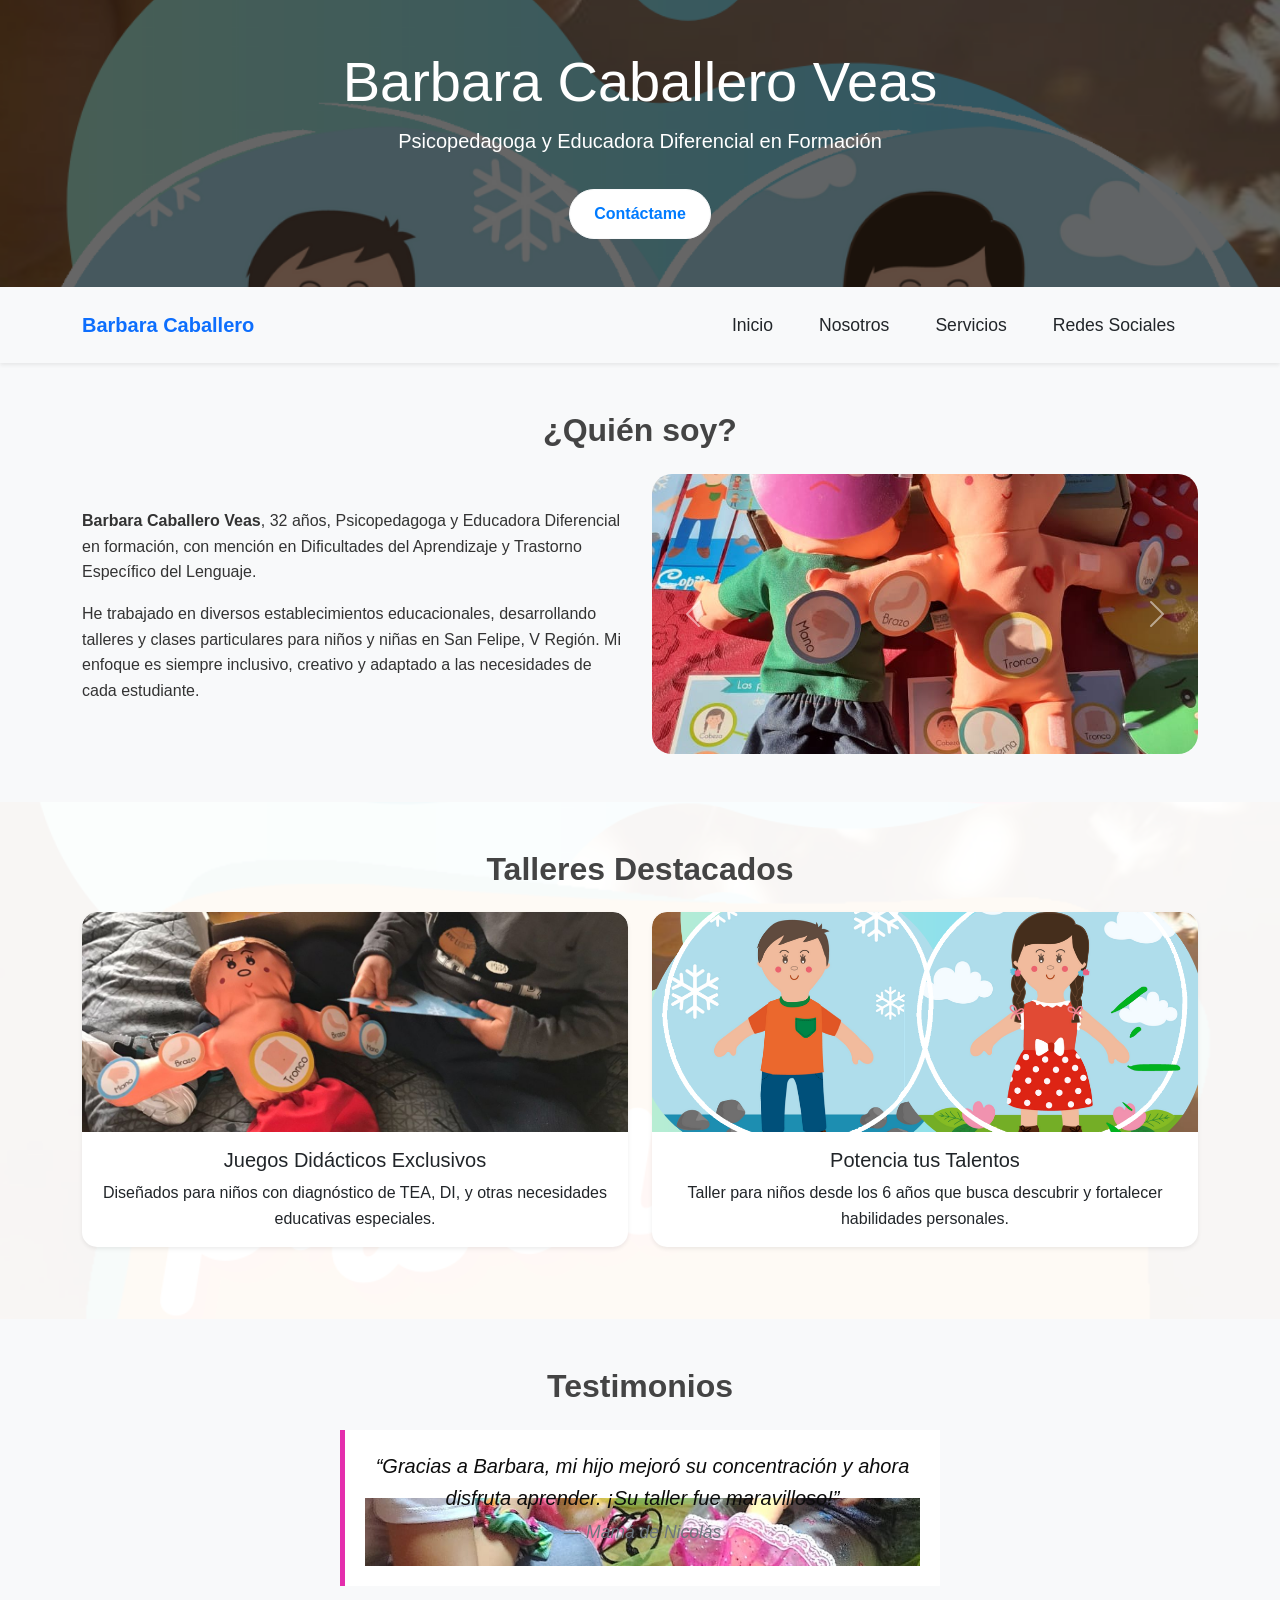
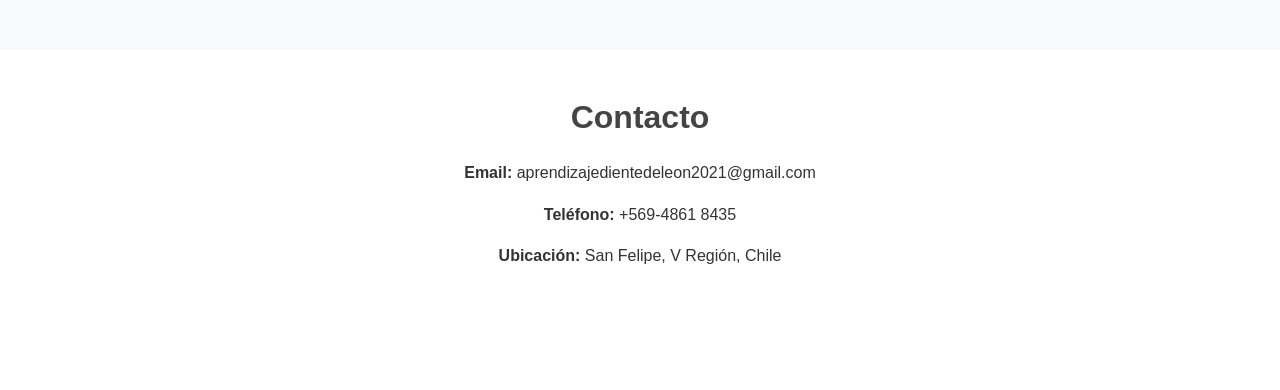
==== index.html @ fc1130e6 "Add files via upload Psicopedagoga y Educadora Diferencial en formación, con mención en Dificultades" ====
<!DOCTYPE html>
<html lang="es">

<head>
    <meta charset="UTF-8" />
    <meta name="viewport" content="width=device-width, initial-scale=1.0" />
    <title>Barbara Caballero Veas</title>
    <link rel="icon" type="image/x-icon" href="assets/img/logo.jpeg">
    <link href="https://cdn.jsdelivr.net/npm/bootstrap@5.3.3/dist/css/bootstrap.min.css" rel="stylesheet" />
    <link rel="stylesheet" href="assets/css/style.css" />
</head>

<body>

    <!-- ENCABEZADO -->
    <header class="header text-white text-center py-5">
        <div class="container">
            <h1 class="display-4">Barbara Caballero Veas</h1>
            <p class="lead">Psicopedagoga y Educadora Diferencial en Formación</p>
            <a href="#contacto" class="btn btn-light mt-3">Contáctame</a>
        </div>
    </header>

    <nav id="menu" class="navbar navbar-expand-lg navbar-light bg-light py-3 shadow-sm">
        <div class="container">
            <a class="navbar-brand fw-bold text-primary" href="index.html">Barbara Caballero</a>
            <button class="navbar-toggler" type="button" data-bs-toggle="collapse" data-bs-target="#navbarNav" aria-controls="navbarNav" aria-expanded="false" aria-label="Toggle navigation">
                        <span class="navbar-toggler-icon"></span>
                    </button>

            <div class="collapse navbar-collapse justify-content-end" id="navbarNav">
                <ul class="navbar-nav">

                    <li class="nav-item">
                        <a class="nav-link text-dark" href="index.html">Inicio</a>
                    </li>
                    <li class="nav-item">

                        <a class="nav-link text-dark" href="nosotros.html">Nosotros</a>
                    </li>

                    <li class="nav-item">
                        <a class="nav-link text-dark" href="servicios.html">Servicios</a>
                    </li>

                    <li class="nav-item">
                        <a class="nav-link text-dark" href="contacto.html">Redes Sociales</a>
                    </li>


                </ul>
            </div>
        </div>
    </nav>

    <!-- QUIÉN SOY -->
    <section class="py-5 bg-light" id="quien-soy">
        <div class="container">
            <h2 class="text-center mb-4">¿Quién soy?</h2>
            <div class="row align-items-center">
                <div class="col-md-6">
                    <p>
                        <strong>Barbara Caballero Veas</strong>, 32 años, Psicopedagoga y Educadora Diferencial en formación, con mención en Dificultades del Aprendizaje y Trastorno Específico del Lenguaje.
                    </p>
                    <p>
                        He trabajado en diversos establecimientos educacionales, desarrollando talleres y clases particulares para niños y niñas en San Felipe, V Región. Mi enfoque es siempre inclusivo, creativo y adaptado a las necesidades de cada estudiante.
                    </p>
                </div>

                <div class="col-md-6">
                    <!-- Carrusel -->
                    <div id="carouselFotos" class="carousel slide" data-bs-ride="carousel">
                        <div class="carousel-inner">
                            <div class="carousel-item active">
                                <img src="assets/img/copito.jpeg" class="d-block w-100" alt="Imagen 1">
                            </div>

                            <div class="carousel-item">
                                <img src="assets/img/foto1.jpg" class="d-block w-100" alt="Imagen 2">
                            </div>

                            <div class="carousel-item">
                                <img src="assets/img/foto2.jpg" class="d-block w-100" alt="Imagen 3">
                            </div>

                            <div class="carousel-item">
                                <img src="assets/img/foto3.jpg" class="d-block w-100" alt="Imagen 4">
                            </div>

                            <div class="carousel-item">
                                <img src="assets/img/foto4.jpg" class="d-block w-100" alt="Imagen 5">
                            </div>

                            <div class="carousel-item">
                                <img src="assets/img/primavera.jpeg" class="d-block w-100" alt="Imagen 6">
                            </div>
                            <div class="
                                    carousel-item">
                                <img src="assets/img/nina.jpeg" class="d-block w-100" alt="Imagen 7">
                            </div>

                        </div>
                        <button class="carousel-control-prev" type="button" data-bs-target="#carouselFotos" data-bs-slide="prev">
                                    <span class="carousel-control-prev-icon" aria-hidden="true"></span>
                                    <span class="visually-hidden">Anterior</span>
                                </button>

                        <button class="carousel-control-next" type="button" data-bs-target="#carouselFotos" data-bs-slide="next">
                                    <span class="carousel-control-next-icon" aria-hidden="true"></span>
                                    <span class="visually-hidden">Siguiente</span>
                                </button>
                    </div>
                </div>
            </div>
        </div>
    </section>

    <!-- TALLERES -->
    <section class="py-5" id="talleres">
        <div class="container">
            <h2 class="text-center mb-4">Talleres Destacados</h2>
            <div class="row">
                <div class="col-md-6 mb-4">
                    <div class="card h-100 shadow-sm">
                        <img src="assets/img/juego niño.jpeg" class="card-img-top" alt="Juegos Didácticos">
                        <div class="card-body">
                            <h5 class="card-title">Juegos Didácticos Exclusivos</h5>
                            <p class="card-text">
                                Diseñados para niños con diagnóstico de TEA, DI, y otras necesidades educativas especiales.
                            </p>
                        </div>
                    </div>
                </div>
                <div class="col-md-6 mb-4">
                    <div class="card h-100 shadow-sm">
                        <img src="assets/img/productos.png" class="card-img-top" alt="Talentos">
                        <div class="card-body">
                            <h5 class="card-title">Potencia tus Talentos</h5>
                            <p class="card-text">
                                Taller para niños desde los 6 años que busca descubrir y fortalecer habilidades personales.
                            </p>
                        </div>
                    </div>
                </div>
            </div>
        </div>
    </section>

    <!-- TESTIMONIOS -->
    <section class="bg-light py-5">
        <div class="container">
            <h2 class="text-center mb-4">Testimonios</h2>
            <blockquote class="blockquote text-center">
                <p class="mb-0">“Gracias a Barbara, mi hijo mejoró su concentración y ahora disfruta aprender. ¡Su taller fue maravilloso!”</p>
                <footer class="blockquote-footer">Mamá de Nicolás</footer>
            </blockquote>
        </div>
    </section>

    <!-- CONTACTO -->
    <section class="py-5" id="contacto">
        <div class="container">
            <h2 class="text-center mb-4">Contacto</h2>
            <div class="text-center">
                <p><strong>Email:</strong> aprendizajedientedeleon2021@gmail.com</p>
                <p><strong>Teléfono:</strong> +569-4861 8435</p>
                <p><strong>Ubicación:</strong> San Felipe, V Región, Chile</p>
            </div>
        </div>
    </section>

    <!-- FOOTER -->
    <footer class="footer text-white text-center py-3" style="background-image: url('assent/img/OIP.jpeg'); background-size: cover; background-position: center;">
        <div class="container">
            <p class="mb-0">&copy; 2025 Barbara Caballero Veas | Todos los derechos reservados</p>
        </div>
    </footer>

    <!-- Bootstrap JS -->
    <script src="https://cdn.jsdelivr.net/npm/bootstrap@5.3.3/dist/js/bootstrap.bundle.min.js"></script>
</body>

</html>
---- assets/css/style.css ----
/* ========== ESTILOS GENERALES ========== */

body {
    margin: 0;
    font-family: 'Segoe UI', Tahoma, Geneva, Verdana, sans-serif;
    line-height: 1.6;
    color: #333;
    background: url('../img/foto5.png') no-repeat center center fixed;
    background-size: cover;
}


/* ========== ENCABEZADO ========== */

header {
    background: rgba(0, 0, 0, 0.6);
    /* un poco más oscuro para contraste */
    color: #fff;
    text-align: center;
    padding: 60px 20px;
}

header h1 {
    font-size: 2.8em;
    margin-bottom: 10px;
}

header p {
    font-size: 1.25em;
}


/* ========== BOTONES ========== */

.btn-light,
.btn-contacto {
    background-color: #ffffff;
    color: #007bff;
    padding: 12px 24px;
    border-radius: 30px;
    font-weight: bold;
    text-decoration: none;
    transition: all 0.3s ease;
}

.btn-light:hover,
.btn-contacto:hover {
    background-color: #e2e6ea;
    color: #0056b3;
}


/* ========== SECCIONES GENERALES ========== */

section {
    padding: 60px 20px;
    background-color: rgba(255, 255, 255, 0.95);
    text-align: center;
}


/* ========== TÍTULOS ========== */

h2 {
    font-size: 2em;
    font-weight: bold;
    margin-bottom: 40px;
    color: #444;
}


/* ========== QUIÉN SOY ========== */

#quien-soy p {
    text-align: left;
}

.carousel-item img {
    height: 280px;
    object-fit: cover;
    border-radius: 20px;
}


/* ========== TARJETAS (TALLERES) ========== */

.card {
    background-color: #fff;
    border: none;
    border-radius: 15px;
    box-shadow: 0 4px 10px rgba(0, 0, 0, 0.1);
    overflow: hidden;
    transition: transform 0.3s ease;
}

.card:hover {
    transform: translateY(-5px);
}

.card-img-top {
    height: 220px;
    object-fit: cover;
    border-radius: 15px 15px 0 0;
}


/* ========== TESTIMONIOS ========== */

blockquote {
    font-style: italic;
    background-color: #ffffff;
    padding: 20px;
    border-left: 5px solid #e42ead;
    max-width: 600px;
    margin: 0 auto;
    color: #0c0c0c;
}

blockquote footer {
    margin-top: 10px;
    font-size: 0.9em;
    color: #888;
}


/* ========== FOOTER ========== */

footer {
    background: url('../img/primavera.jpeg') no-repeat center center;
    background-size: cover;
    color: #fff;
    text-align: center;
    padding: 20px;
}


/* ========== MENÚ ========== */

#menu {
    background-color: rgba(255, 255, 255, 0.8);
    padding: 10px 0;
    box-shadow: 0 2px 6px rgba(0, 0, 0, 0.1);
}

#menu ul {
    list-style: none;
    margin: 0;
    padding: 0;
    text-align: center;
}

#menu ul li {
    display: inline-block;
    margin: 0 15px;
}

#menu ul li a {
    text-decoration: none;
    color: #333;
    font-weight: 500;
    font-size: 1.1em;
    transition: color 0.3s ease;
}

#menu ul li a:hover {
    color: #d40707;
}
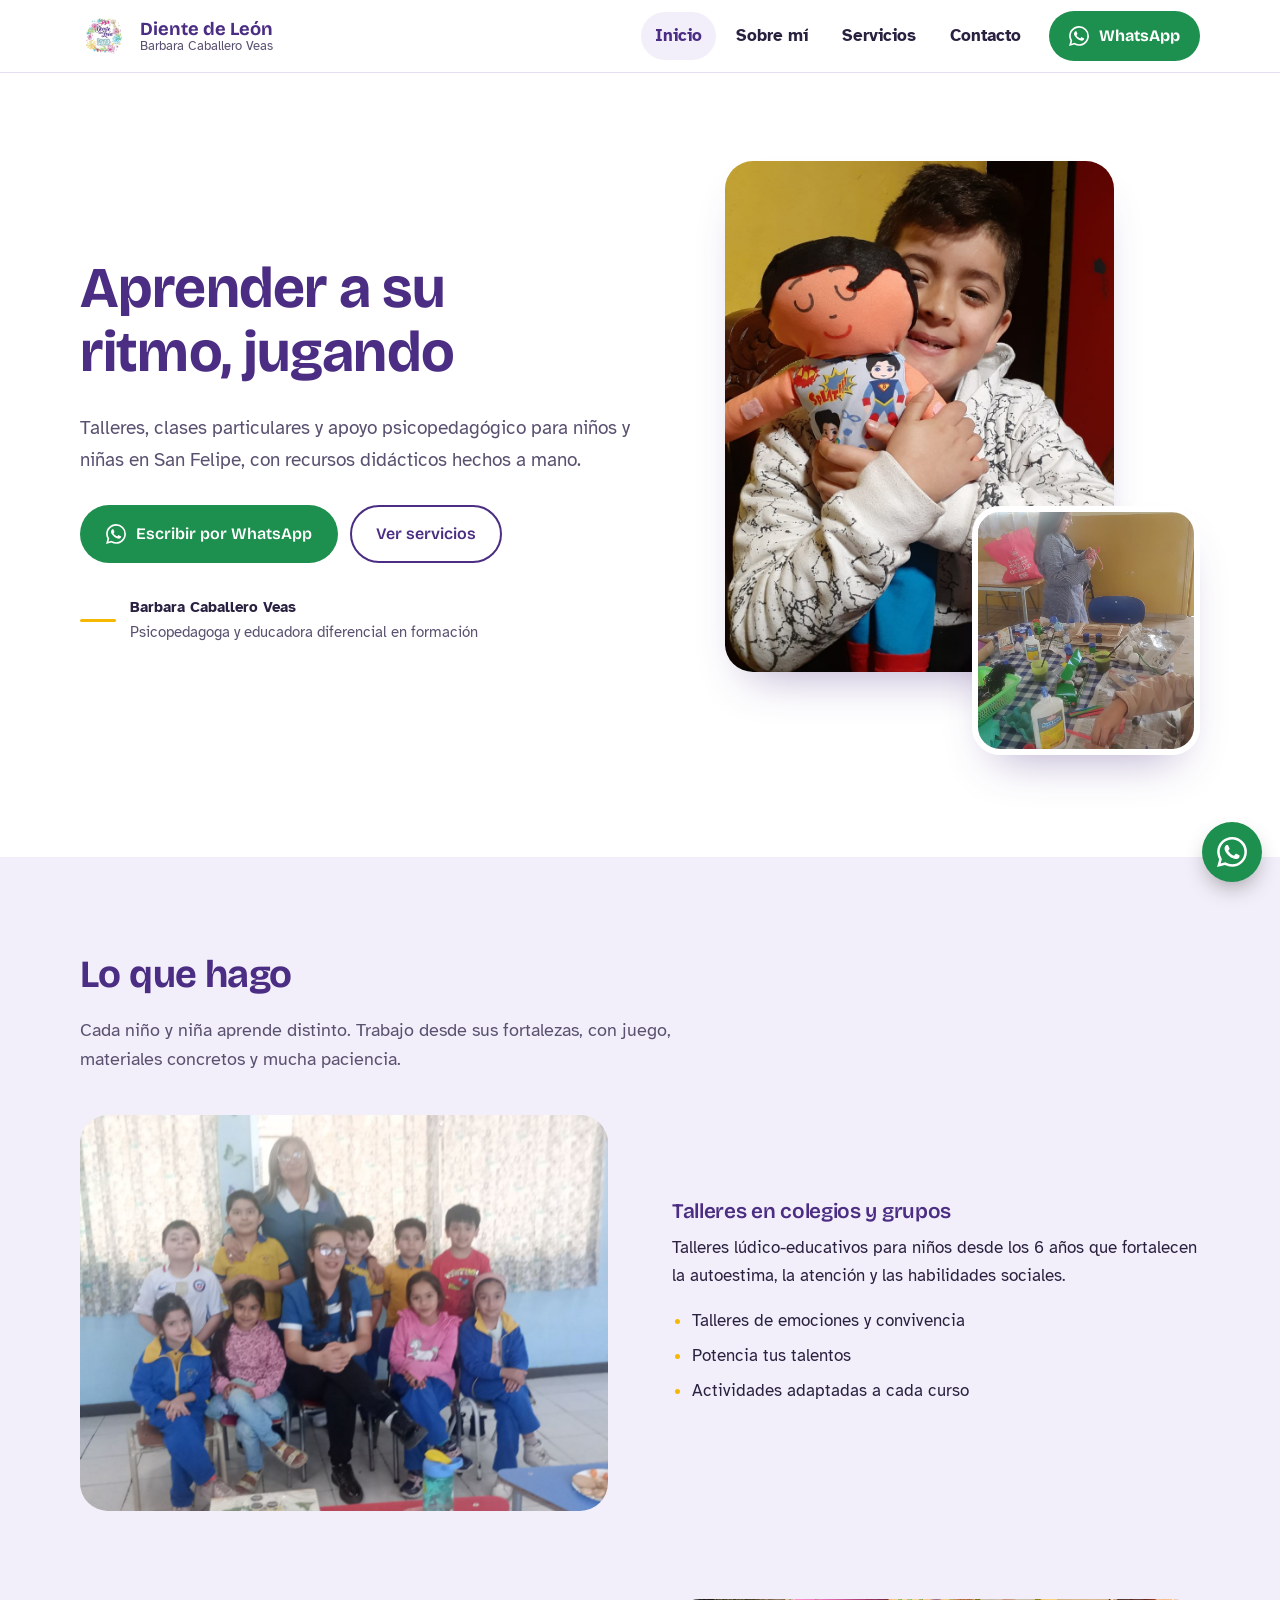
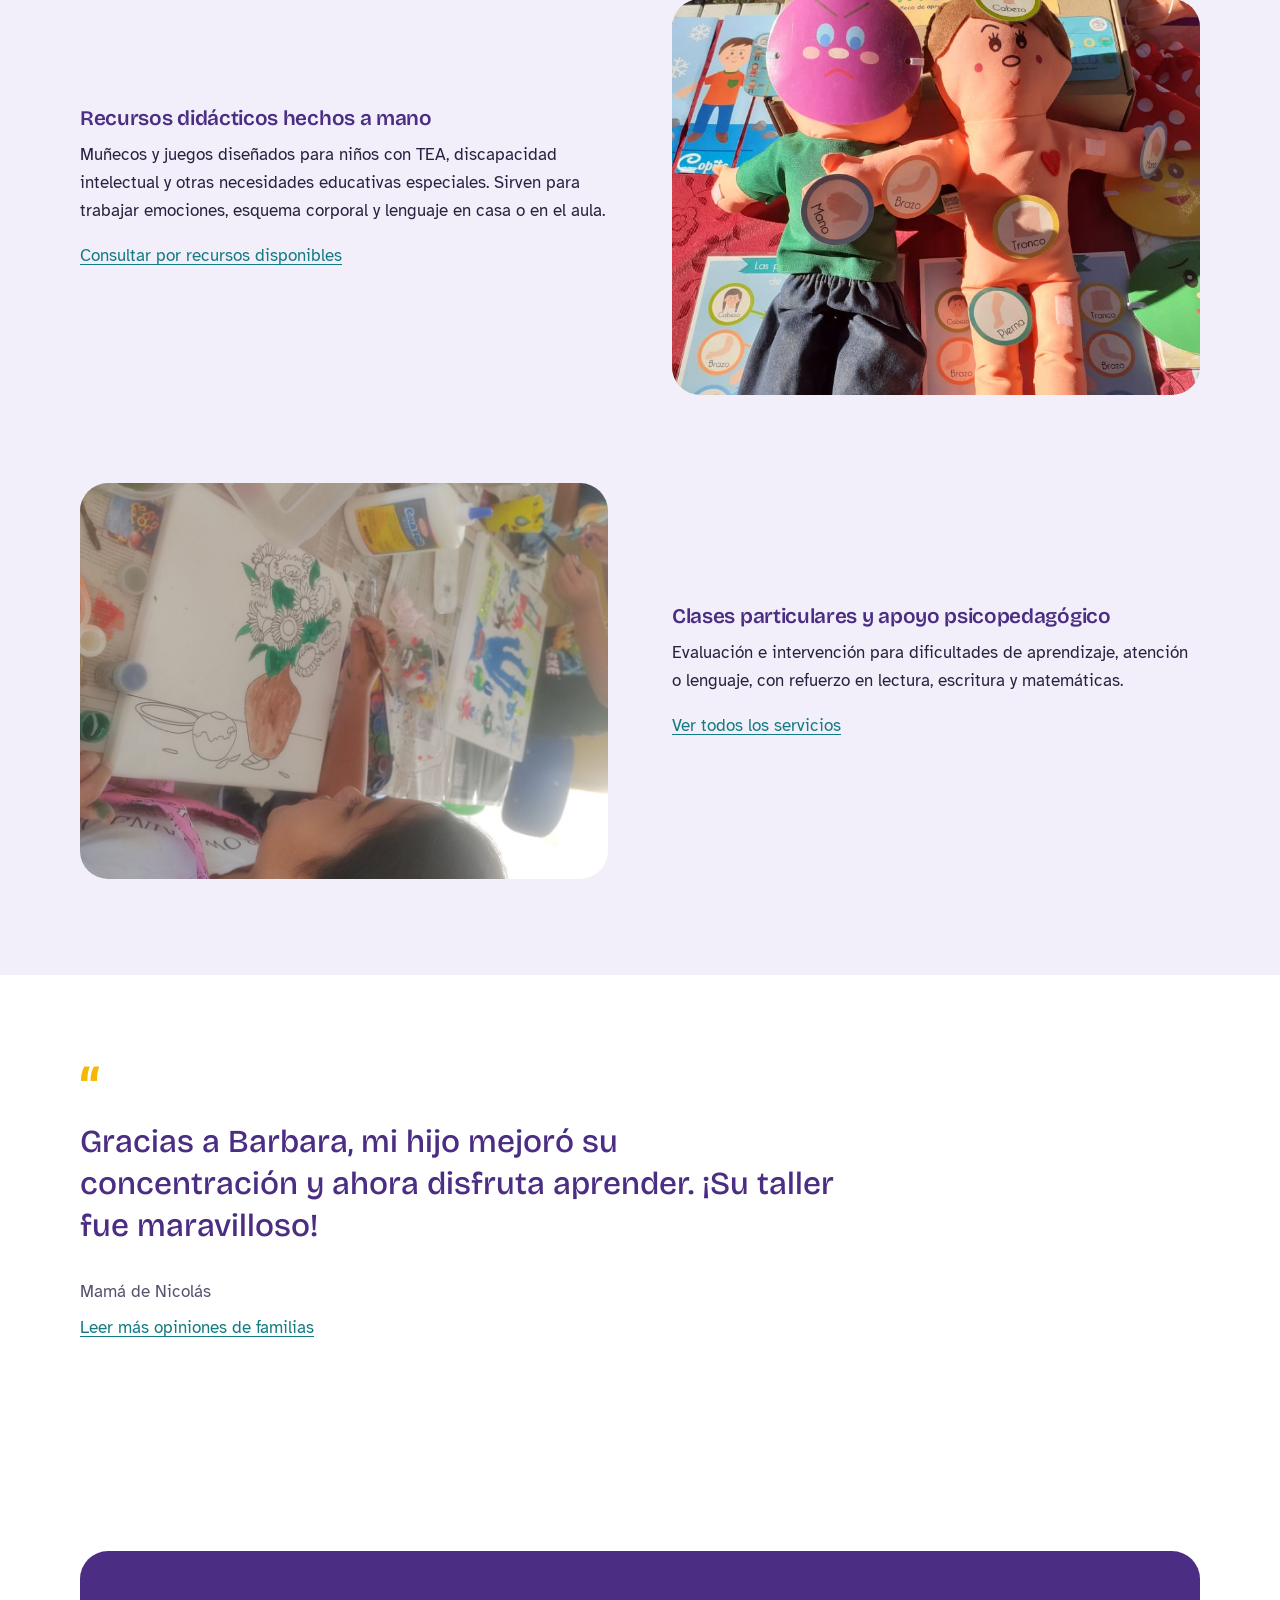
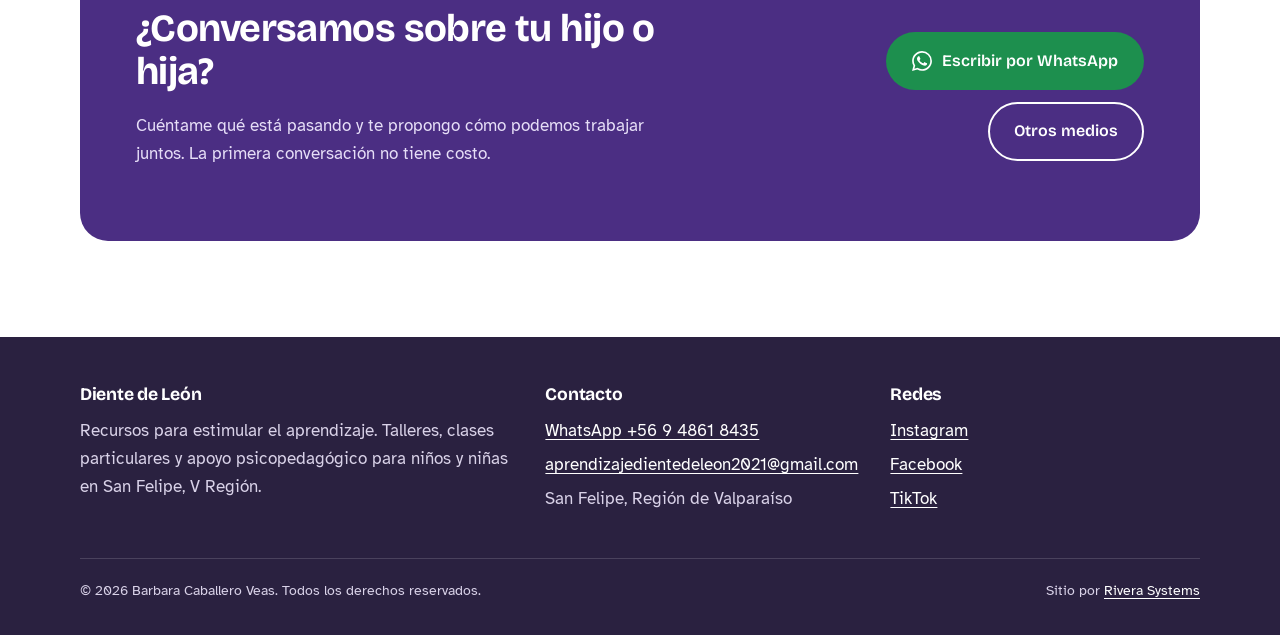
==== commit 4a22636e: "Rediseño profesional del sitio Diente de León" ====
--- a/index.html
+++ b/index.html
@@ -1,183 +1,167 @@
-<!DOCTYPE html>
-<html lang="es">
-
-<head>
-    <meta charset="UTF-8" />
-    <meta name="viewport" content="width=device-width, initial-scale=1.0" />
-    <title>Barbara Caballero Veas</title>
-    <link rel="icon" type="image/x-icon" href="assets/img/logo.jpeg">
-    <link href="https://cdn.jsdelivr.net/npm/bootstrap@5.3.3/dist/css/bootstrap.min.css" rel="stylesheet" />
-    <link rel="stylesheet" href="assets/css/style.css" />
-</head>
-
-<body>
-
-    <!-- ENCABEZADO -->
-    <header class="header text-white text-center py-5">
-        <div class="container">
-            <h1 class="display-4">Barbara Caballero Veas</h1>
-            <p class="lead">Psicopedagoga y Educadora Diferencial en Formación</p>
-            <a href="#contacto" class="btn btn-light mt-3">Contáctame</a>
-        </div>
-    </header>
-
-    <nav id="menu" class="navbar navbar-expand-lg navbar-light bg-light py-3 shadow-sm">
-        <div class="container">
-            <a class="navbar-brand fw-bold text-primary" href="index.html">Barbara Caballero</a>
-            <button class="navbar-toggler" type="button" data-bs-toggle="collapse" data-bs-target="#navbarNav" aria-controls="navbarNav" aria-expanded="false" aria-label="Toggle navigation">
-                        <span class="navbar-toggler-icon"></span>
-                    </button>
-
-            <div class="collapse navbar-collapse justify-content-end" id="navbarNav">
-                <ul class="navbar-nav">
-
-                    <li class="nav-item">
-                        <a class="nav-link text-dark" href="index.html">Inicio</a>
-                    </li>
-                    <li class="nav-item">
-
-                        <a class="nav-link text-dark" href="nosotros.html">Nosotros</a>
-                    </li>
-
-                    <li class="nav-item">
-                        <a class="nav-link text-dark" href="servicios.html">Servicios</a>
-                    </li>
-
-                    <li class="nav-item">
-                        <a class="nav-link text-dark" href="contacto.html">Redes Sociales</a>
-                    </li>
-
-
-                </ul>
-            </div>
-        </div>
-    </nav>
-
-    <!-- QUIÉN SOY -->
-    <section class="py-5 bg-light" id="quien-soy">
-        <div class="container">
-            <h2 class="text-center mb-4">¿Quién soy?</h2>
-            <div class="row align-items-center">
-                <div class="col-md-6">
-                    <p>
-                        <strong>Barbara Caballero Veas</strong>, 32 años, Psicopedagoga y Educadora Diferencial en formación, con mención en Dificultades del Aprendizaje y Trastorno Específico del Lenguaje.
-                    </p>
-                    <p>
-                        He trabajado en diversos establecimientos educacionales, desarrollando talleres y clases particulares para niños y niñas en San Felipe, V Región. Mi enfoque es siempre inclusivo, creativo y adaptado a las necesidades de cada estudiante.
-                    </p>
-                </div>
-
-                <div class="col-md-6">
-                    <!-- Carrusel -->
-                    <div id="carouselFotos" class="carousel slide" data-bs-ride="carousel">
-                        <div class="carousel-inner">
-                            <div class="carousel-item active">
-                                <img src="assets/img/copito.jpeg" class="d-block w-100" alt="Imagen 1">
-                            </div>
-
-                            <div class="carousel-item">
-                                <img src="assets/img/foto1.jpg" class="d-block w-100" alt="Imagen 2">
-                            </div>
-
-                            <div class="carousel-item">
-                                <img src="assets/img/foto2.jpg" class="d-block w-100" alt="Imagen 3">
-                            </div>
-
-                            <div class="carousel-item">
-                                <img src="assets/img/foto3.jpg" class="d-block w-100" alt="Imagen 4">
-                            </div>
-
-                            <div class="carousel-item">
-                                <img src="assets/img/foto4.jpg" class="d-block w-100" alt="Imagen 5">
-                            </div>
-
-                            <div class="carousel-item">
-                                <img src="assets/img/primavera.jpeg" class="d-block w-100" alt="Imagen 6">
-                            </div>
-                            <div class="
-                                    carousel-item">
-                                <img src="assets/img/nina.jpeg" class="d-block w-100" alt="Imagen 7">
-                            </div>
-
-                        </div>
-                        <button class="carousel-control-prev" type="button" data-bs-target="#carouselFotos" data-bs-slide="prev">
-                                    <span class="carousel-control-prev-icon" aria-hidden="true"></span>
-                                    <span class="visually-hidden">Anterior</span>
-                                </button>
-
-                        <button class="carousel-control-next" type="button" data-bs-target="#carouselFotos" data-bs-slide="next">
-                                    <span class="carousel-control-next-icon" aria-hidden="true"></span>
-                                    <span class="visually-hidden">Siguiente</span>
-                                </button>
-                    </div>
-                </div>
-            </div>
-        </div>
-    </section>
-
-    <!-- TALLERES -->
-    <section class="py-5" id="talleres">
-        <div class="container">
-            <h2 class="text-center mb-4">Talleres Destacados</h2>
-            <div class="row">
-                <div class="col-md-6 mb-4">
-                    <div class="card h-100 shadow-sm">
-                        <img src="assets/img/juego niño.jpeg" class="card-img-top" alt="Juegos Didácticos">
-                        <div class="card-body">
-                            <h5 class="card-title">Juegos Didácticos Exclusivos</h5>
-                            <p class="card-text">
-                                Diseñados para niños con diagnóstico de TEA, DI, y otras necesidades educativas especiales.
-                            </p>
-                        </div>
-                    </div>
-                </div>
-                <div class="col-md-6 mb-4">
-                    <div class="card h-100 shadow-sm">
-                        <img src="assets/img/productos.png" class="card-img-top" alt="Talentos">
-                        <div class="card-body">
-                            <h5 class="card-title">Potencia tus Talentos</h5>
-                            <p class="card-text">
-                                Taller para niños desde los 6 años que busca descubrir y fortalecer habilidades personales.
-                            </p>
-                        </div>
-                    </div>
-                </div>
-            </div>
-        </div>
-    </section>
-
-    <!-- TESTIMONIOS -->
-    <section class="bg-light py-5">
-        <div class="container">
-            <h2 class="text-center mb-4">Testimonios</h2>
-            <blockquote class="blockquote text-center">
-                <p class="mb-0">“Gracias a Barbara, mi hijo mejoró su concentración y ahora disfruta aprender. ¡Su taller fue maravilloso!”</p>
-                <footer class="blockquote-footer">Mamá de Nicolás</footer>
-            </blockquote>
-        </div>
-    </section>
-
-    <!-- CONTACTO -->
-    <section class="py-5" id="contacto">
-        <div class="container">
-            <h2 class="text-center mb-4">Contacto</h2>
-            <div class="text-center">
-                <p><strong>Email:</strong> aprendizajedientedeleon2021@gmail.com</p>
-                <p><strong>Teléfono:</strong> +569-4861 8435</p>
-                <p><strong>Ubicación:</strong> San Felipe, V Región, Chile</p>
-            </div>
-        </div>
-    </section>
-
-    <!-- FOOTER -->
-    <footer class="footer text-white text-center py-3" style="background-image: url('assent/img/OIP.jpeg'); background-size: cover; background-position: center;">
-        <div class="container">
-            <p class="mb-0">&copy; 2025 Barbara Caballero Veas | Todos los derechos reservados</p>
-        </div>
-    </footer>
-
-    <!-- Bootstrap JS -->
-    <script src="https://cdn.jsdelivr.net/npm/bootstrap@5.3.3/dist/js/bootstrap.bundle.min.js"></script>
-</body>
-
-</html>+<!DOCTYPE html>
+<html lang="es">
+
+<head>
+    <meta charset="UTF-8">
+    <meta name="viewport" content="width=device-width, initial-scale=1.0">
+    <title>Diente de León | Psicopedagogía y talleres en San Felipe</title>
+    <meta name="description" content="Barbara Caballero Veas, psicopedagoga en San Felipe: talleres, clases particulares, apoyo psicopedagógico y recursos didácticos hechos a mano para niños y niñas.">
+    <meta name="theme-color" content="#4b2e83">
+    <meta property="og:type" content="website">
+    <meta property="og:title" content="Diente de León | Psicopedagogía y talleres en San Felipe">
+    <meta property="og:description" content="Barbara Caballero Veas, psicopedagoga en San Felipe: talleres, clases particulares, apoyo psicopedagógico y recursos didácticos hechos a mano para niños y niñas.">
+    <meta property="og:image" content="assets/img/logo.jpeg">
+    <meta property="og:locale" content="es_CL">
+    <link rel="icon" type="image/jpeg" href="assets/img/logo.jpeg">
+    <link rel="apple-touch-icon" href="assets/img/logo.jpeg">
+    <link rel="preconnect" href="https://fonts.googleapis.com">
+    <link rel="preconnect" href="https://fonts.gstatic.com" crossorigin>
+    <link href="https://fonts.googleapis.com/css2?family=Atkinson+Hyperlegible:ital,wght@0,400;0,700;1,400&family=Bricolage+Grotesque:opsz,wght@12..96,500;12..96,600;12..96,700&display=swap" rel="stylesheet">
+    <link rel="stylesheet" href="assets/css/site.css">
+</head>
+
+<body>
+    <a class="saltar" href="#contenido">Saltar al contenido</a>
+
+    <header class="encabezado">
+        <div class="contenedor">
+            <a class="marca" href="index.html">
+                <img src="assets/img/logo.jpeg" alt="" width="48" height="48">
+                <span>Diente de León<small>Barbara Caballero Veas</small></span>
+            </a>
+            <button class="boton-menu" type="button" aria-expanded="false" aria-controls="menu" aria-label="Abrir menú"><svg viewBox="0 0 24 24" fill="none" stroke="currentColor" stroke-width="2.2" stroke-linecap="round" aria-hidden="true"><path d="M3 6h18M3 12h18M3 18h18"/></svg></button>
+            <nav class="menu" id="menu" aria-label="Principal">
+                <ul>
+                    <li><a href="index.html" aria-current="page">Inicio</a></li>
+                    <li><a href="nosotros.html">Sobre mí</a></li>
+                    <li><a href="servicios.html">Servicios</a></li>
+                    <li><a href="contacto.html">Contacto</a></li>
+                    <li><a class="boton boton-whatsapp" href="https://wa.me/56948618435?text=Hola%20Barbara%2C%20quisiera%20informaci%C3%B3n%20sobre%20tus%20talleres%20y%20servicios" target="_blank" rel="noopener"><svg viewBox="0 0 24 24" fill="currentColor" aria-hidden="true"><path d="M17.472 14.382c-.297-.149-1.758-.867-2.03-.967-.273-.099-.471-.148-.67.15-.197.297-.767.966-.94 1.164-.173.199-.347.223-.644.075-.297-.15-1.255-.463-2.39-1.475-.883-.788-1.48-1.761-1.653-2.059-.173-.297-.018-.458.13-.606.134-.133.298-.347.446-.52.149-.174.198-.298.298-.497.099-.198.05-.371-.025-.52-.075-.149-.669-1.612-.916-2.207-.242-.579-.487-.5-.669-.51-.173-.008-.371-.01-.57-.01-.198 0-.52.074-.792.372-.272.297-1.04 1.016-1.04 2.479 0 1.462 1.065 2.875 1.213 3.074.149.198 2.096 3.2 5.077 4.487.709.306 1.262.489 1.694.625.712.227 1.36.195 1.871.118.571-.085 1.758-.719 2.006-1.413.248-.694.248-1.289.173-1.413-.074-.124-.272-.198-.57-.347m-5.421 7.403h-.004a9.87 9.87 0 01-5.031-1.378l-.361-.214-3.741.982.998-3.648-.235-.374a9.86 9.86 0 01-1.51-5.26c.001-5.45 4.436-9.884 9.888-9.884 2.64 0 5.122 1.03 6.988 2.898a9.825 9.825 0 012.893 6.994c-.003 5.45-4.437 9.884-9.885 9.884m8.413-18.297A11.815 11.815 0 0012.05 0C5.495 0 .16 5.335.157 11.892c0 2.096.547 4.142 1.588 5.945L.057 24l6.305-1.654a11.882 11.882 0 005.683 1.448h.005c6.554 0 11.89-5.335 11.893-11.893a11.821 11.821 0 00-3.48-8.413z"/></svg>WhatsApp</a></li>
+                </ul>
+            </nav>
+        </div>
+    </header>
+
+    <main id="contenido">
+
+        <section class="portada">
+            <div class="semillas" aria-hidden="true"><svg class="semilla" viewBox="0 0 34 46"><g fill="none" stroke="currentColor" stroke-width="1.3" stroke-linecap="round"><path d="M17 43V14"/><path d="M17 14 3 5M17 14 8 2M17 14 13 0M17 14l4-14M17 14l9-12M17 14l14-9M17 14 1 11M17 14l16-3"/></g><ellipse cx="17" cy="43" rx="1.6" ry="2.6" fill="currentColor"/></svg><svg class="semilla" viewBox="0 0 34 46"><g fill="none" stroke="currentColor" stroke-width="1.3" stroke-linecap="round"><path d="M17 43V14"/><path d="M17 14 3 5M17 14 8 2M17 14 13 0M17 14l4-14M17 14l9-12M17 14l14-9M17 14 1 11M17 14l16-3"/></g><ellipse cx="17" cy="43" rx="1.6" ry="2.6" fill="currentColor"/></svg><svg class="semilla" viewBox="0 0 34 46"><g fill="none" stroke="currentColor" stroke-width="1.3" stroke-linecap="round"><path d="M17 43V14"/><path d="M17 14 3 5M17 14 8 2M17 14 13 0M17 14l4-14M17 14l9-12M17 14l14-9M17 14 1 11M17 14l16-3"/></g><ellipse cx="17" cy="43" rx="1.6" ry="2.6" fill="currentColor"/></svg><svg class="semilla" viewBox="0 0 34 46"><g fill="none" stroke="currentColor" stroke-width="1.3" stroke-linecap="round"><path d="M17 43V14"/><path d="M17 14 3 5M17 14 8 2M17 14 13 0M17 14l4-14M17 14l9-12M17 14l14-9M17 14 1 11M17 14l16-3"/></g><ellipse cx="17" cy="43" rx="1.6" ry="2.6" fill="currentColor"/></svg><svg class="semilla" viewBox="0 0 34 46"><g fill="none" stroke="currentColor" stroke-width="1.3" stroke-linecap="round"><path d="M17 43V14"/><path d="M17 14 3 5M17 14 8 2M17 14 13 0M17 14l4-14M17 14l9-12M17 14l14-9M17 14 1 11M17 14l16-3"/></g><ellipse cx="17" cy="43" rx="1.6" ry="2.6" fill="currentColor"/></svg></div>
+            <div class="contenedor">
+                <div>
+                    <h1>Aprender a su ritmo, jugando</h1>
+                    <p class="bajada">Talleres, clases particulares y apoyo psicopedagógico para niños y niñas en San Felipe, con recursos didácticos hechos a mano.</p>
+                    <div class="acciones">
+                        <a class="boton boton-whatsapp" href="https://wa.me/56948618435?text=Hola%20Barbara%2C%20quisiera%20informaci%C3%B3n%20sobre%20tus%20talleres%20y%20servicios" target="_blank" rel="noopener"><svg viewBox="0 0 24 24" fill="currentColor" aria-hidden="true"><path d="M17.472 14.382c-.297-.149-1.758-.867-2.03-.967-.273-.099-.471-.148-.67.15-.197.297-.767.966-.94 1.164-.173.199-.347.223-.644.075-.297-.15-1.255-.463-2.39-1.475-.883-.788-1.48-1.761-1.653-2.059-.173-.297-.018-.458.13-.606.134-.133.298-.347.446-.52.149-.174.198-.298.298-.497.099-.198.05-.371-.025-.52-.075-.149-.669-1.612-.916-2.207-.242-.579-.487-.5-.669-.51-.173-.008-.371-.01-.57-.01-.198 0-.52.074-.792.372-.272.297-1.04 1.016-1.04 2.479 0 1.462 1.065 2.875 1.213 3.074.149.198 2.096 3.2 5.077 4.487.709.306 1.262.489 1.694.625.712.227 1.36.195 1.871.118.571-.085 1.758-.719 2.006-1.413.248-.694.248-1.289.173-1.413-.074-.124-.272-.198-.57-.347m-5.421 7.403h-.004a9.87 9.87 0 01-5.031-1.378l-.361-.214-3.741.982.998-3.648-.235-.374a9.86 9.86 0 01-1.51-5.26c.001-5.45 4.436-9.884 9.888-9.884 2.64 0 5.122 1.03 6.988 2.898a9.825 9.825 0 012.893 6.994c-.003 5.45-4.437 9.884-9.885 9.884m8.413-18.297A11.815 11.815 0 0012.05 0C5.495 0 .16 5.335.157 11.892c0 2.096.547 4.142 1.588 5.945L.057 24l6.305-1.654a11.882 11.882 0 005.683 1.448h.005c6.554 0 11.89-5.335 11.893-11.893a11.821 11.821 0 00-3.48-8.413z"/></svg>Escribir por WhatsApp</a>
+                        <a class="boton boton-borde" href="servicios.html">Ver servicios</a>
+                    </div>
+                    <p class="firma"><span><strong>Barbara Caballero Veas</strong>Psicopedagoga y educadora diferencial en formación</span></p>
+                </div>
+                <div class="portada-fotos">
+                    <img class="foto-a" src="assets/img/tonito.jpeg" alt="Niño abrazando un muñeco didáctico hecho a mano" width="900" height="1600" fetchpriority="high">
+                    <img class="foto-b" src="assets/img/aprendizaje-3.jpeg" alt="Niños trabajando con materiales en un taller" width="1599" height="899">
+                </div>
+            </div>
+        </section>
+
+        <section class="seccion seccion-tenue">
+            <div class="contenedor">
+                <div class="intro-seccion">
+                    <h2>Lo que hago</h2>
+                    <p>Cada niño y niña aprende distinto. Trabajo desde sus fortalezas, con juego, materiales concretos y mucha paciencia.</p>
+                </div>
+                <div class="filas">
+                    <article class="fila">
+                        <div class="fila-foto"><img src="assets/img/foto1.jpg" alt="Grupo de niños y niñas junto a su profesora en una sala" loading="lazy" width="1600" height="900"></div>
+                        <div>
+                            <h3>Talleres en colegios y grupos</h3>
+                            <p>Talleres lúdico-educativos para niños desde los 6 años que fortalecen la autoestima, la atención y las habilidades sociales.</p>
+                            <ul>
+                                <li>Talleres de emociones y convivencia</li>
+                                <li>Potencia tus talentos</li>
+                                <li>Actividades adaptadas a cada curso</li>
+                            </ul>
+                        </div>
+                    </article>
+                    <article class="fila">
+                        <div class="fila-foto"><img src="assets/img/copito.jpeg" alt="Muñecos didácticos con piezas para reconocer partes del cuerpo y emociones" loading="lazy" width="774" height="1032"></div>
+                        <div>
+                            <h3>Recursos didácticos hechos a mano</h3>
+                            <p>Muñecos y juegos diseñados para niños con TEA, discapacidad intelectual y otras necesidades educativas especiales. Sirven para trabajar emociones, esquema corporal y lenguaje en casa o en el aula.</p>
+                            <p><a href="contacto.html">Consultar por recursos disponibles</a></p>
+                        </div>
+                    </article>
+                    <article class="fila">
+                        <div class="fila-foto"><img src="assets/img/foto2.jpg" alt="Niña pintando una lámina durante una clase" loading="lazy" width="1200" height="1600"></div>
+                        <div>
+                            <h3>Clases particulares y apoyo psicopedagógico</h3>
+                            <p>Evaluación e intervención para dificultades de aprendizaje, atención o lenguaje, con refuerzo en lectura, escritura y matemáticas.</p>
+                            <p><a href="servicios.html">Ver todos los servicios</a></p>
+                        </div>
+                    </article>
+                </div>
+            </div>
+        </section>
+
+        <section class="seccion">
+            <div class="contenedor">
+                <blockquote class="testimonio">
+                    <p>Gracias a Barbara, mi hijo mejoró su concentración y ahora disfruta aprender. ¡Su taller fue maravilloso!</p>
+                    <footer>Mamá de Nicolás</footer>
+                </blockquote>
+                <p class="ver-mas"><a href="contacto.html#opiniones">Leer más opiniones de familias</a></p>
+            </div>
+        </section>
+
+        <section class="seccion">
+            <div class="contenedor">
+                <div class="franja">
+                    <div>
+                        <h2>¿Conversamos sobre tu hijo o hija?</h2>
+                        <p>Cuéntame qué está pasando y te propongo cómo podemos trabajar juntos. La primera conversación no tiene costo.</p>
+                    </div>
+                    <div class="acciones">
+                        <a class="boton boton-whatsapp" href="https://wa.me/56948618435?text=Hola%20Barbara%2C%20quisiera%20informaci%C3%B3n%20sobre%20tus%20talleres%20y%20servicios" target="_blank" rel="noopener"><svg viewBox="0 0 24 24" fill="currentColor" aria-hidden="true"><path d="M17.472 14.382c-.297-.149-1.758-.867-2.03-.967-.273-.099-.471-.148-.67.15-.197.297-.767.966-.94 1.164-.173.199-.347.223-.644.075-.297-.15-1.255-.463-2.39-1.475-.883-.788-1.48-1.761-1.653-2.059-.173-.297-.018-.458.13-.606.134-.133.298-.347.446-.52.149-.174.198-.298.298-.497.099-.198.05-.371-.025-.52-.075-.149-.669-1.612-.916-2.207-.242-.579-.487-.5-.669-.51-.173-.008-.371-.01-.57-.01-.198 0-.52.074-.792.372-.272.297-1.04 1.016-1.04 2.479 0 1.462 1.065 2.875 1.213 3.074.149.198 2.096 3.2 5.077 4.487.709.306 1.262.489 1.694.625.712.227 1.36.195 1.871.118.571-.085 1.758-.719 2.006-1.413.248-.694.248-1.289.173-1.413-.074-.124-.272-.198-.57-.347m-5.421 7.403h-.004a9.87 9.87 0 01-5.031-1.378l-.361-.214-3.741.982.998-3.648-.235-.374a9.86 9.86 0 01-1.51-5.26c.001-5.45 4.436-9.884 9.888-9.884 2.64 0 5.122 1.03 6.988 2.898a9.825 9.825 0 012.893 6.994c-.003 5.45-4.437 9.884-9.885 9.884m8.413-18.297A11.815 11.815 0 0012.05 0C5.495 0 .16 5.335.157 11.892c0 2.096.547 4.142 1.588 5.945L.057 24l6.305-1.654a11.882 11.882 0 005.683 1.448h.005c6.554 0 11.89-5.335 11.893-11.893a11.821 11.821 0 00-3.48-8.413z"/></svg>Escribir por WhatsApp</a>
+                        <a class="boton boton-borde" href="contacto.html">Otros medios</a>
+                    </div>
+                </div>
+            </div>
+        </section>
+    </main>
+
+    <footer class="pie">
+        <div class="contenedor">
+            <div class="pie-grid">
+                <div>
+                    <h2>Diente de León</h2>
+                    <p>Recursos para estimular el aprendizaje. Talleres, clases particulares y apoyo psicopedagógico para niños y niñas en San Felipe, V Región.</p>
+                </div>
+                <div>
+                    <h2>Contacto</h2>
+                    <ul>
+                        <li><a href="https://wa.me/56948618435?text=Hola%20Barbara%2C%20quisiera%20informaci%C3%B3n%20sobre%20tus%20talleres%20y%20servicios" target="_blank" rel="noopener">WhatsApp +56 9 4861 8435</a></li>
+                        <li><a href="mailto:aprendizajedientedeleon2021@gmail.com">aprendizajedientedeleon2021@gmail.com</a></li>
+                        <li>San Felipe, Región de Valparaíso</li>
+                    </ul>
+                </div>
+                <div>
+                    <h2>Redes</h2>
+                    <ul>
+                        <li><a href="https://www.instagram.com/aprendizajedientedeleon2021" target="_blank" rel="noopener">Instagram</a></li>
+                        <li><a href="https://www.facebook.com/share/1B8vhnk7Z4/" target="_blank" rel="noopener">Facebook</a></li>
+                        <li><a href="https://www.tiktok.com/@dientedeleon28" target="_blank" rel="noopener">TikTok</a></li>
+                    </ul>
+                </div>
+            </div>
+            <div class="pie-final">
+                <p>&copy; <span data-anio>2026</span> Barbara Caballero Veas. Todos los derechos reservados.</p>
+                <p>Sitio por <a href="https://github.com/Omega-kobra-Ariel-Rivera" target="_blank" rel="noopener">Rivera Systems</a></p>
+            </div>
+        </div>
+    </footer>
+
+    <a class="whatsapp-flotante" href="https://wa.me/56948618435?text=Hola%20Barbara%2C%20quisiera%20informaci%C3%B3n%20sobre%20tus%20talleres%20y%20servicios" target="_blank" rel="noopener" aria-label="Escribir por WhatsApp"><svg viewBox="0 0 24 24" fill="currentColor" aria-hidden="true"><path d="M17.472 14.382c-.297-.149-1.758-.867-2.03-.967-.273-.099-.471-.148-.67.15-.197.297-.767.966-.94 1.164-.173.199-.347.223-.644.075-.297-.15-1.255-.463-2.39-1.475-.883-.788-1.48-1.761-1.653-2.059-.173-.297-.018-.458.13-.606.134-.133.298-.347.446-.52.149-.174.198-.298.298-.497.099-.198.05-.371-.025-.52-.075-.149-.669-1.612-.916-2.207-.242-.579-.487-.5-.669-.51-.173-.008-.371-.01-.57-.01-.198 0-.52.074-.792.372-.272.297-1.04 1.016-1.04 2.479 0 1.462 1.065 2.875 1.213 3.074.149.198 2.096 3.2 5.077 4.487.709.306 1.262.489 1.694.625.712.227 1.36.195 1.871.118.571-.085 1.758-.719 2.006-1.413.248-.694.248-1.289.173-1.413-.074-.124-.272-.198-.57-.347m-5.421 7.403h-.004a9.87 9.87 0 01-5.031-1.378l-.361-.214-3.741.982.998-3.648-.235-.374a9.86 9.86 0 01-1.51-5.26c.001-5.45 4.436-9.884 9.888-9.884 2.64 0 5.122 1.03 6.988 2.898a9.825 9.825 0 012.893 6.994c-.003 5.45-4.437 9.884-9.885 9.884m8.413-18.297A11.815 11.815 0 0012.05 0C5.495 0 .16 5.335.157 11.892c0 2.096.547 4.142 1.588 5.945L.057 24l6.305-1.654a11.882 11.882 0 005.683 1.448h.005c6.554 0 11.89-5.335 11.893-11.893a11.821 11.821 0 00-3.48-8.413z"/></svg></a>
+
+    <script src="assets/js/main.js"></script>
+</body>
+
+</html>
--- a/assets/css/site.css
+++ b/assets/css/site.css
@@ -0,0 +1,1120 @@
+/* =========================================================
+   Diente de León — Recursos para estimular el aprendizaje
+   Estilos compartidos por todas las páginas
+   ========================================================= */
+
+:root {
+    /* Colores tomados del logo */
+    --tinta: #2a2140;        /* texto principal */
+    --tinta-suave: #5a5170;  /* texto secundario */
+    --morado: #4b2e83;       /* marca, títulos */
+    --morado-claro: #f3effa; /* fondos de sección */
+    --turquesa: #127c82;     /* enlaces y acciones secundarias */
+    --amarillo: #f5b800;     /* diente de león, acento */
+    --rosado: #d63f72;       /* detalles */
+    --papel: #ffffff;
+    --linea: #e4def0;
+    --whatsapp: #1d8f4e;
+
+    --fuente-titulo: "Bricolage Grotesque", system-ui, sans-serif;
+    --fuente-texto: "Atkinson Hyperlegible", system-ui, sans-serif;
+
+    --ancho: 1120px;
+    --radio-grande: 28px;
+    --radio: 14px;
+}
+
+*,
+*::before,
+*::after {
+    box-sizing: border-box;
+}
+
+html {
+    scroll-behavior: smooth;
+}
+
+body {
+    margin: 0;
+    font-family: var(--fuente-texto);
+    font-size: 1.0625rem;
+    line-height: 1.65;
+    color: var(--tinta);
+    background: var(--papel);
+    -webkit-font-smoothing: antialiased;
+}
+
+img {
+    max-width: 100%;
+    height: auto;
+    display: block;
+}
+
+a {
+    color: var(--turquesa);
+    text-underline-offset: 3px;
+}
+
+a:hover {
+    color: var(--morado);
+}
+
+:focus-visible {
+    outline: 3px solid var(--amarillo);
+    outline-offset: 3px;
+    border-radius: 4px;
+}
+
+h1,
+h2,
+h3 {
+    font-family: var(--fuente-titulo);
+    color: var(--morado);
+    line-height: 1.12;
+    margin: 0 0 0.5em;
+    letter-spacing: -0.015em;
+}
+
+h1 {
+    font-size: clamp(2.2rem, 5.2vw, 3.6rem);
+    font-weight: 700;
+}
+
+h2 {
+    font-size: clamp(1.7rem, 3.4vw, 2.4rem);
+    font-weight: 700;
+}
+
+h3 {
+    font-size: 1.3rem;
+    font-weight: 600;
+}
+
+p {
+    margin: 0 0 1em;
+    max-width: 66ch;
+}
+
+.contenedor {
+    width: min(var(--ancho), 100% - 32px);
+    margin-inline: auto;
+}
+
+[hidden] {
+    display: none !important;
+}
+
+.saltar {
+    position: absolute;
+    left: -9999px;
+}
+
+.saltar:focus {
+    left: 16px;
+    top: 16px;
+    z-index: 100;
+    background: var(--papel);
+    padding: 8px 14px;
+}
+
+/* ---------- Botones ---------- */
+.boton {
+    display: inline-flex;
+    align-items: center;
+    gap: 10px;
+    padding: 14px 24px;
+    border-radius: 999px;
+    font-family: var(--fuente-titulo);
+    font-weight: 600;
+    font-size: 1rem;
+    text-decoration: none;
+    border: 2px solid transparent;
+    cursor: pointer;
+    transition: background-color 0.2s, color 0.2s, border-color 0.2s;
+}
+
+.boton svg {
+    width: 20px;
+    height: 20px;
+    flex: none;
+}
+
+.boton-whatsapp {
+    background: var(--whatsapp);
+    color: #fff;
+}
+
+.boton-whatsapp:hover {
+    background: #16753f;
+    color: #fff;
+}
+
+.boton-principal {
+    background: var(--morado);
+    color: #fff;
+}
+
+.boton-principal:hover {
+    background: #3a2167;
+    color: #fff;
+}
+
+.boton-borde {
+    border-color: var(--morado);
+    color: var(--morado);
+    background: transparent;
+}
+
+.boton-borde:hover {
+    background: var(--morado);
+    color: #fff;
+}
+
+.boton:disabled {
+    opacity: 0.6;
+    cursor: wait;
+}
+
+/* ---------- Encabezado y menú ---------- */
+.encabezado {
+    position: sticky;
+    top: 0;
+    z-index: 50;
+    background: rgba(255, 255, 255, 0.94);
+    backdrop-filter: blur(8px);
+    border-bottom: 1px solid var(--linea);
+}
+
+.encabezado .contenedor {
+    display: flex;
+    align-items: center;
+    justify-content: space-between;
+    gap: 16px;
+    min-height: 72px;
+}
+
+.marca {
+    display: flex;
+    align-items: center;
+    gap: 12px;
+    text-decoration: none;
+    color: var(--morado);
+}
+
+.marca img {
+    width: 48px;
+    height: 48px;
+    border-radius: 50%;
+}
+
+.marca span {
+    font-family: var(--fuente-titulo);
+    font-weight: 700;
+    font-size: 1.15rem;
+    line-height: 1.1;
+}
+
+.marca small {
+    display: block;
+    font-family: var(--fuente-texto);
+    font-weight: 400;
+    font-size: 0.8rem;
+    color: var(--tinta-suave);
+}
+
+.menu ul {
+    list-style: none;
+    margin: 0;
+    padding: 0;
+    display: flex;
+    align-items: center;
+    gap: 6px;
+}
+
+.menu a {
+    display: block;
+    padding: 10px 14px;
+    border-radius: 999px;
+    color: var(--tinta);
+    text-decoration: none;
+    font-weight: 700;
+}
+
+.menu a:hover {
+    background: var(--morado-claro);
+    color: var(--morado);
+}
+
+.menu a[aria-current="page"] {
+    color: var(--morado);
+    background: var(--morado-claro);
+}
+
+.menu a.boton {
+    display: inline-flex;
+    color: #fff;
+    padding: 10px 18px;
+    margin-left: 8px;
+}
+
+.menu .boton:hover {
+    background: #16753f;
+    color: #fff;
+}
+
+.boton-menu {
+    display: none;
+    background: none;
+    border: 0;
+    padding: 10px;
+    cursor: pointer;
+    color: var(--morado);
+}
+
+.boton-menu svg {
+    width: 28px;
+    height: 28px;
+}
+
+@media (max-width: 880px) {
+    .boton-menu {
+        display: block;
+    }
+    .menu {
+        position: absolute;
+        top: 100%;
+        left: 0;
+        right: 0;
+        background: var(--papel);
+        border-bottom: 1px solid var(--linea);
+        box-shadow: 0 16px 24px -16px rgba(42, 33, 64, 0.25);
+        display: none;
+    }
+    .menu.abierto {
+        display: block;
+    }
+    .menu ul {
+        flex-direction: column;
+        align-items: stretch;
+        padding: 12px 16px 20px;
+    }
+    .menu a {
+        padding: 14px 16px;
+    }
+    .menu a.boton {
+        display: flex;
+        margin: 8px 0 0;
+        justify-content: center;
+    }
+}
+
+/* ---------- Secciones ---------- */
+.seccion {
+    padding-block: clamp(56px, 8vw, 96px);
+}
+
+.seccion-tenue {
+    background: var(--morado-claro);
+}
+
+.intro-seccion {
+    max-width: 640px;
+    margin-bottom: 40px;
+}
+
+.intro-seccion p {
+    color: var(--tinta-suave);
+    font-size: 1.125rem;
+}
+
+/* ---------- Portada (inicio) ---------- */
+.portada {
+    position: relative;
+    overflow: hidden;
+    padding-block: clamp(48px, 7vw, 88px) clamp(56px, 8vw, 104px);
+}
+
+.portada .contenedor {
+    display: grid;
+    grid-template-columns: 1.1fr 0.9fr;
+    gap: clamp(32px, 5vw, 72px);
+    align-items: center;
+}
+
+.portada h1 {
+    max-width: 14ch;
+}
+
+.portada .bajada {
+    font-size: 1.2rem;
+    color: var(--tinta-suave);
+    max-width: 46ch;
+    margin-bottom: 28px;
+}
+
+.acciones {
+    display: flex;
+    flex-wrap: wrap;
+    gap: 12px;
+}
+
+.firma {
+    margin-top: 32px;
+    display: flex;
+    align-items: center;
+    gap: 14px;
+    color: var(--tinta-suave);
+    font-size: 0.95rem;
+}
+
+.firma strong {
+    color: var(--tinta);
+    display: block;
+}
+
+.firma::before {
+    content: "";
+    width: 36px;
+    height: 3px;
+    border-radius: 3px;
+    background: var(--amarillo);
+}
+
+.portada-fotos {
+    position: relative;
+    aspect-ratio: 4 / 5;
+}
+
+.portada-fotos img {
+    position: absolute;
+    object-fit: cover;
+    border-radius: var(--radio-grande);
+    box-shadow: 0 24px 48px -24px rgba(75, 46, 131, 0.45);
+}
+
+.portada-fotos .foto-a {
+    inset: 0 18% 14% 0;
+    width: 82%;
+    height: 86%;
+}
+
+.portada-fotos .foto-b {
+    width: 48%;
+    height: 42%;
+    right: 0;
+    bottom: 0;
+    border: 6px solid var(--papel);
+}
+
+/* Semillas de diente de león: el único movimiento automático del sitio */
+.semillas {
+    position: absolute;
+    inset: 0;
+    pointer-events: none;
+    z-index: 0;
+}
+
+.portada .contenedor {
+    position: relative;
+    z-index: 1;
+}
+
+.semilla {
+    position: absolute;
+    width: 34px;
+    height: 46px;
+    color: var(--morado);
+    opacity: 0;
+    animation: volar 14s ease-in-out forwards;
+}
+
+.semilla:nth-child(1) { left: 6%;  top: 70%; animation-delay: 0.3s; }
+.semilla:nth-child(2) { left: 38%; top: 82%; animation-delay: 1.2s; width: 26px; }
+.semilla:nth-child(3) { left: 52%; top: 64%; animation-delay: 2.4s; width: 22px; }
+.semilla:nth-child(4) { left: 18%; top: 88%; animation-delay: 3.4s; width: 28px; }
+.semilla:nth-child(5) { left: 64%; top: 90%; animation-delay: 0.8s; width: 20px; }
+
+@keyframes volar {
+    0%   { opacity: 0; transform: translate(0, 0) rotate(-8deg); }
+    12%  { opacity: 0.35; }
+    70%  { opacity: 0.25; }
+    100% { opacity: 0; transform: translate(140px, -420px) rotate(18deg); }
+}
+
+@media (prefers-reduced-motion: reduce) {
+    html { scroll-behavior: auto; }
+    .semilla { animation: none; opacity: 0.18; }
+}
+
+@media (max-width: 880px) {
+    .portada .contenedor {
+        grid-template-columns: 1fr;
+    }
+    .portada-fotos {
+        max-width: 440px;
+        width: 100%;
+        margin-inline: auto;
+    }
+}
+
+/* ---------- Filas de contenido (imagen + texto) ---------- */
+.filas {
+    display: grid;
+    gap: clamp(48px, 7vw, 88px);
+}
+
+.fila {
+    display: grid;
+    grid-template-columns: 1fr 1fr;
+    gap: clamp(28px, 5vw, 64px);
+    align-items: center;
+}
+
+.fila:nth-child(even) .fila-foto {
+    order: 2;
+}
+
+.fila-foto img {
+    width: 100%;
+    aspect-ratio: 4 / 3;
+    object-fit: cover;
+    border-radius: var(--radio-grande);
+}
+
+.fila ul {
+    padding-left: 1.2em;
+    margin: 0 0 1.2em;
+}
+
+.fila li {
+    margin-bottom: 0.4em;
+}
+
+.fila li::marker {
+    color: var(--amarillo);
+}
+
+@media (max-width: 760px) {
+    .fila {
+        grid-template-columns: 1fr;
+    }
+    .fila:nth-child(even) .fila-foto {
+        order: 0;
+    }
+}
+
+/* ---------- Cita / testimonio ---------- */
+.testimonio {
+    max-width: 760px;
+    margin: 0;
+}
+
+.testimonio p {
+    font-family: var(--fuente-titulo);
+    font-size: clamp(1.4rem, 3vw, 2rem);
+    line-height: 1.3;
+    color: var(--morado);
+    font-weight: 500;
+    max-width: none;
+}
+
+.testimonio p::before {
+    content: "“";
+    display: block;
+    font-size: 4rem;
+    line-height: 0.6;
+    color: var(--amarillo);
+    margin-bottom: 12px;
+}
+
+.testimonio footer {
+    color: var(--tinta-suave);
+}
+
+/* ---------- Franja de contacto ---------- */
+.franja {
+    background: var(--morado);
+    color: #fff;
+    border-radius: var(--radio-grande);
+    padding: clamp(32px, 5vw, 56px);
+    display: grid;
+    grid-template-columns: 1.3fr 1fr;
+    gap: 32px;
+    align-items: center;
+}
+
+.franja h2 {
+    color: #fff;
+}
+
+.franja p {
+    color: #e6def7;
+}
+
+.franja .acciones {
+    justify-content: flex-end;
+}
+
+.franja .boton-borde {
+    border-color: #fff;
+    color: #fff;
+}
+
+.franja .boton-borde:hover {
+    background: #fff;
+    color: var(--morado);
+}
+
+@media (max-width: 760px) {
+    .franja {
+        grid-template-columns: 1fr;
+    }
+    .franja .acciones {
+        justify-content: flex-start;
+    }
+}
+
+/* ---------- Cabecera de páginas internas ---------- */
+.cabecera {
+    padding-block: clamp(48px, 7vw, 80px) clamp(32px, 5vw, 48px);
+    background: var(--morado-claro);
+}
+
+.cabecera p {
+    font-size: 1.2rem;
+    color: var(--tinta-suave);
+    max-width: 56ch;
+}
+
+/* ---------- Sobre mí ---------- */
+.perfil {
+    display: grid;
+    grid-template-columns: 0.8fr 1.2fr;
+    gap: clamp(32px, 5vw, 72px);
+    align-items: start;
+}
+
+.perfil-foto img {
+    width: 100%;
+    aspect-ratio: 4 / 5;
+    object-fit: cover;
+    border-radius: var(--radio-grande);
+}
+
+.datos {
+    list-style: none;
+    padding: 0;
+    margin: 28px 0 0;
+    display: grid;
+    gap: 14px;
+}
+
+.datos li {
+    padding-left: 18px;
+    border-left: 3px solid var(--amarillo);
+}
+
+.datos strong {
+    display: block;
+    color: var(--morado);
+}
+
+@media (max-width: 760px) {
+    .perfil {
+        grid-template-columns: 1fr;
+    }
+    .perfil-foto {
+        max-width: 420px;
+    }
+}
+
+/* ---------- Galería con visor ---------- */
+.galeria {
+    display: grid;
+    grid-template-columns: repeat(auto-fill, minmax(min(220px, 42vw), 1fr));
+    gap: 14px;
+}
+
+.galeria button {
+    padding: 0;
+    border: 0;
+    background: none;
+    cursor: zoom-in;
+    border-radius: var(--radio);
+    overflow: hidden;
+}
+
+.galeria img {
+    width: 100%;
+    aspect-ratio: 1;
+    object-fit: cover;
+    transition: transform 0.3s;
+}
+
+.galeria button:hover img {
+    transform: scale(1.04);
+}
+
+.visor {
+    border: 0;
+    padding: 0;
+    background: transparent;
+    max-width: 92vw;
+    max-height: 90vh;
+}
+
+.visor::backdrop {
+    background: rgba(28, 20, 44, 0.88);
+}
+
+.visor img {
+    max-width: 92vw;
+    max-height: 82vh;
+    border-radius: var(--radio);
+    margin: auto;
+}
+
+.visor-pie {
+    display: flex;
+    justify-content: space-between;
+    align-items: center;
+    gap: 12px;
+    margin-top: 12px;
+}
+
+.visor button {
+    background: #fff;
+    color: var(--morado);
+    border: 0;
+    border-radius: 999px;
+    padding: 10px 18px;
+    font-family: var(--fuente-titulo);
+    font-weight: 600;
+    cursor: pointer;
+}
+
+/* ---------- Servicios ---------- */
+.grupo {
+    display: grid;
+    grid-template-columns: 280px 1fr;
+    gap: clamp(24px, 4vw, 56px);
+    padding-block: 40px;
+    border-top: 1px solid var(--linea);
+}
+
+.grupo:first-child {
+    border-top: 0;
+    padding-top: 0;
+}
+
+.grupo-titulo p {
+    color: var(--tinta-suave);
+}
+
+.servicios {
+    display: grid;
+    grid-template-columns: repeat(2, 1fr);
+    gap: 28px 40px;
+}
+
+.servicio h3 {
+    display: flex;
+    align-items: center;
+    gap: 10px;
+    color: var(--tinta);
+}
+
+.servicio h3::before {
+    content: "";
+    flex: none;
+    width: 10px;
+    height: 10px;
+    border-radius: 50%;
+    background: var(--amarillo);
+}
+
+.servicio p {
+    color: var(--tinta-suave);
+    margin: 0;
+}
+
+@media (max-width: 860px) {
+    .grupo {
+        grid-template-columns: 1fr;
+    }
+}
+
+@media (max-width: 560px) {
+    .servicios {
+        grid-template-columns: 1fr;
+    }
+}
+
+/* Pasos: es una secuencia real, por eso va numerada */
+.pasos {
+    list-style: none;
+    padding: 0;
+    margin: 0;
+    display: grid;
+    grid-template-columns: repeat(4, 1fr);
+    gap: 24px;
+    counter-reset: paso;
+}
+
+.pasos li {
+    counter-increment: paso;
+    background: var(--papel);
+    border-radius: var(--radio);
+    padding: 24px;
+}
+
+.pasos li::before {
+    content: counter(paso);
+    display: grid;
+    place-items: center;
+    width: 40px;
+    height: 40px;
+    border-radius: 50%;
+    background: var(--amarillo);
+    color: var(--tinta);
+    font-family: var(--fuente-titulo);
+    font-weight: 700;
+    margin-bottom: 14px;
+}
+
+.pasos h3 {
+    font-size: 1.1rem;
+}
+
+.pasos p {
+    color: var(--tinta-suave);
+    margin: 0;
+    font-size: 1rem;
+}
+
+@media (max-width: 900px) {
+    .pasos {
+        grid-template-columns: repeat(2, 1fr);
+    }
+}
+
+@media (max-width: 520px) {
+    .pasos {
+        grid-template-columns: 1fr;
+    }
+}
+
+/* ---------- Contacto ---------- */
+.contacto {
+    display: grid;
+    grid-template-columns: 0.9fr 1.1fr;
+    gap: clamp(32px, 5vw, 72px);
+    align-items: start;
+}
+
+.canales {
+    list-style: none;
+    padding: 0;
+    margin: 24px 0 0;
+    display: grid;
+    gap: 10px;
+}
+
+.canales a {
+    display: flex;
+    align-items: center;
+    gap: 14px;
+    padding: 14px 16px;
+    border: 1px solid var(--linea);
+    border-radius: var(--radio);
+    text-decoration: none;
+    color: var(--tinta);
+}
+
+.canales a:hover {
+    border-color: var(--morado);
+    background: var(--morado-claro);
+    color: var(--tinta);
+}
+
+.canales svg {
+    width: 26px;
+    height: 26px;
+    flex: none;
+    color: var(--morado);
+}
+
+.canales small {
+    display: block;
+    color: var(--tinta-suave);
+}
+
+.formulario {
+    background: var(--morado-claro);
+    border-radius: var(--radio-grande);
+    padding: clamp(24px, 4vw, 40px);
+}
+
+.campos {
+    display: grid;
+    grid-template-columns: 1fr 1fr;
+    gap: 18px;
+}
+
+.campo {
+    display: grid;
+    gap: 6px;
+}
+
+.campo-ancho {
+    grid-column: 1 / -1;
+}
+
+.campo label {
+    font-weight: 700;
+    font-size: 0.95rem;
+}
+
+.campo .opcional {
+    font-weight: 400;
+    color: var(--tinta-suave);
+}
+
+.campo input,
+.campo select,
+.campo textarea {
+    width: 100%;
+    font: inherit;
+    font-size: 1rem;
+    color: var(--tinta);
+    background: var(--papel);
+    border: 1.5px solid #cfc6e2;
+    border-radius: 10px;
+    padding: 12px 14px;
+}
+
+.campo textarea {
+    resize: vertical;
+    min-height: 120px;
+}
+
+.campo input:focus,
+.campo select:focus,
+.campo textarea:focus {
+    outline: none;
+    border-color: var(--morado);
+    box-shadow: 0 0 0 3px rgba(75, 46, 131, 0.18);
+}
+
+.campo [aria-invalid="true"] {
+    border-color: var(--rosado);
+}
+
+.error-campo {
+    color: #b02a5a;
+    font-size: 0.9rem;
+    min-height: 0;
+}
+
+.formulario .boton {
+    margin-top: 22px;
+}
+
+.aviso {
+    margin-top: 16px;
+    padding: 12px 16px;
+    border-radius: 10px;
+    font-weight: 700;
+}
+
+.aviso[hidden] {
+    display: none;
+}
+
+.aviso-ok {
+    background: #e3f4ea;
+    color: #145c33;
+}
+
+.aviso-error {
+    background: #fbe5ed;
+    color: #8f1f48;
+}
+
+@media (max-width: 860px) {
+    .contacto {
+        grid-template-columns: 1fr;
+    }
+}
+
+@media (max-width: 520px) {
+    .campos {
+        grid-template-columns: 1fr;
+    }
+}
+
+/* ---------- Opiniones ---------- */
+.opiniones {
+    display: grid;
+    grid-template-columns: 1.2fr 0.8fr;
+    gap: clamp(32px, 5vw, 64px);
+    align-items: start;
+}
+
+.lista-opiniones {
+    display: grid;
+    gap: 16px;
+}
+
+.opinion {
+    background: var(--papel);
+    border-radius: var(--radio);
+    padding: 20px 22px;
+}
+
+.opinion-cabeza {
+    display: flex;
+    justify-content: space-between;
+    gap: 12px;
+    flex-wrap: wrap;
+    margin-bottom: 6px;
+}
+
+.opinion-cabeza strong {
+    color: var(--morado);
+}
+
+.opinion-cabeza time {
+    color: var(--tinta-suave);
+    font-size: 0.9rem;
+}
+
+.opinion p {
+    margin: 0 0 10px;
+    white-space: pre-line;
+}
+
+.respuesta {
+    margin: 10px 0 0 14px;
+    padding-left: 14px;
+    border-left: 3px solid var(--linea);
+    font-size: 0.95rem;
+}
+
+.me-gusta {
+    background: none;
+    border: 1.5px solid var(--linea);
+    border-radius: 999px;
+    padding: 6px 14px;
+    font: inherit;
+    font-size: 0.9rem;
+    color: var(--tinta-suave);
+    cursor: pointer;
+}
+
+.me-gusta:hover {
+    border-color: var(--rosado);
+    color: var(--rosado);
+}
+
+.me-gusta[aria-pressed="true"] {
+    background: #fbe5ed;
+    border-color: var(--rosado);
+    color: #8f1f48;
+}
+
+.vacio {
+    color: var(--tinta-suave);
+    background: var(--papel);
+    border-radius: var(--radio);
+    padding: 20px;
+}
+
+.ver-mas {
+    margin-top: 8px;
+}
+
+@media (max-width: 860px) {
+    .opiniones {
+        grid-template-columns: 1fr;
+    }
+}
+
+/* ---------- Pie de página ---------- */
+.pie {
+    background: var(--tinta);
+    color: #d9d2e8;
+    padding-block: 48px 32px;
+    margin-top: 0;
+}
+
+.pie a {
+    color: #fff;
+}
+
+.pie-grid {
+    display: grid;
+    grid-template-columns: 1.4fr 1fr 1fr;
+    gap: 32px;
+}
+
+.pie h2 {
+    color: #fff;
+    font-size: 1.1rem;
+    margin-bottom: 12px;
+}
+
+.pie ul {
+    list-style: none;
+    padding: 0;
+    margin: 0;
+    display: grid;
+    gap: 6px;
+}
+
+.pie-final {
+    margin-top: 40px;
+    padding-top: 20px;
+    border-top: 1px solid rgba(255, 255, 255, 0.15);
+    font-size: 0.9rem;
+    display: flex;
+    flex-wrap: wrap;
+    justify-content: space-between;
+    gap: 8px;
+}
+
+.pie-final p {
+    margin: 0;
+}
+
+@media (max-width: 760px) {
+    .pie-grid {
+        grid-template-columns: 1fr;
+    }
+}
+
+/* ---------- Botón flotante de WhatsApp ---------- */
+.whatsapp-flotante {
+    position: fixed;
+    right: 18px;
+    bottom: 18px;
+    z-index: 60;
+    width: 60px;
+    height: 60px;
+    border-radius: 50%;
+    background: var(--whatsapp);
+    color: #fff;
+    display: grid;
+    place-items: center;
+    box-shadow: 0 10px 24px -8px rgba(0, 0, 0, 0.45);
+}
+
+.whatsapp-flotante:hover {
+    background: #16753f;
+    color: #fff;
+}
+
+.whatsapp-flotante svg {
+    width: 30px;
+    height: 30px;
+}
